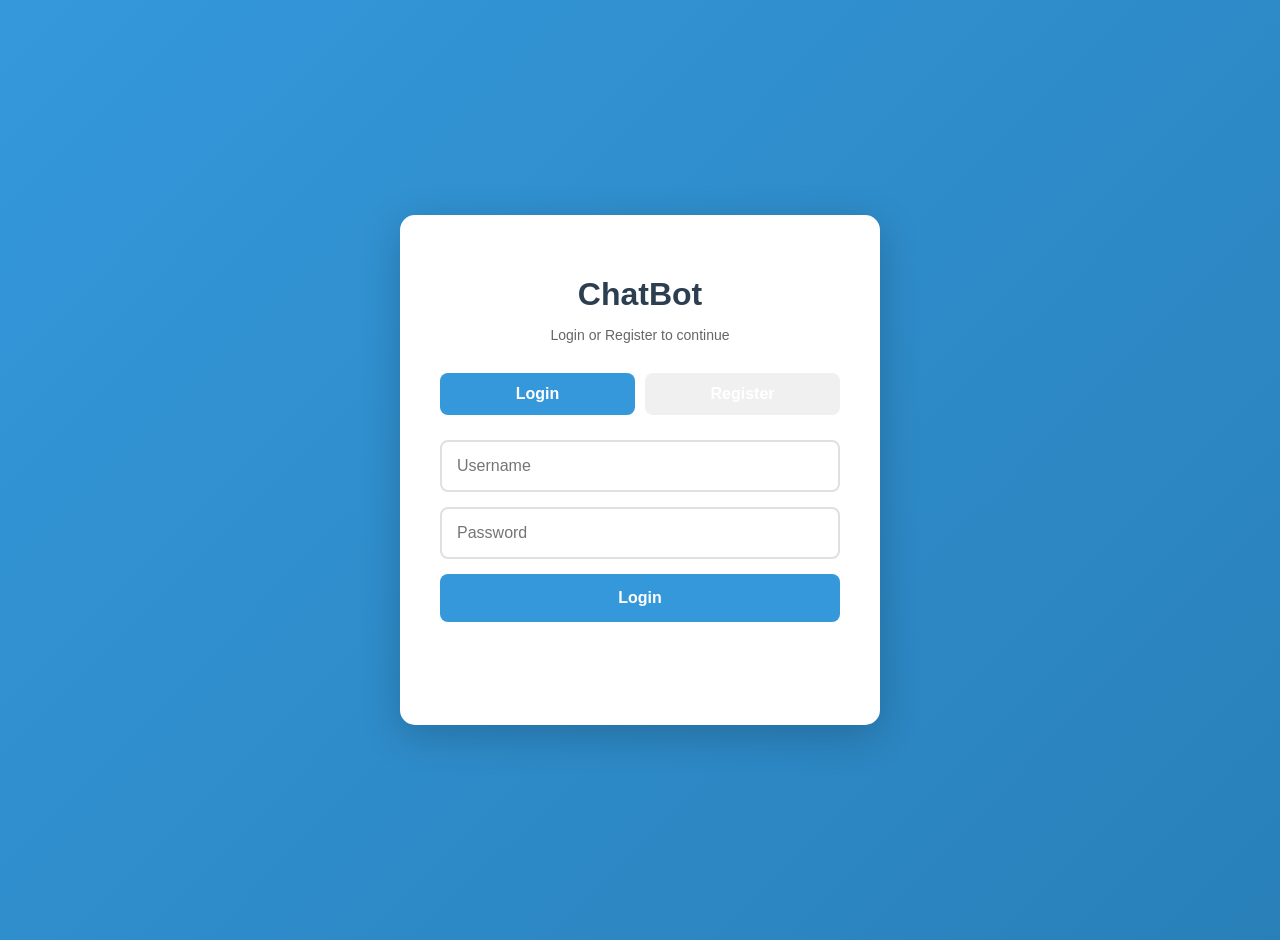
==== frontend/index.html @ 5ef0ddd3 "adding Managing files option" ====
<!DOCTYPE html>
<html>
    <head>
        <title>RAG chatbot</title>
        <link rel="stylesheet" href="style.css">
    </head>
    <body>
        <!-- Login/Register Screen (shown first) -->
        <div id="auth-container" class="auth-container">
            <div class="auth-box">
                <h1>ChatBot</h1>
                <p class="auth-subtitle">Login or Register to continue</p>
                
                <!-- Toggle between Login and Register -->
                <div class="auth-tabs">
                    <button id="login-tab" class="auth-tab active" onclick="showLogin()">Login</button>
                    <button id="register-tab" class="auth-tab" onclick="showRegister()">Register</button>
                </div>

                <form id="login-form" class="auth-form">
                    <input type="text" id="login-username" placeholder="Username" required autocomplete="username" />
                    <input type="password" id="login-password" placeholder="Password" required autocomplete="current-password" />
                    <button type="submit" class="auth-button">Login</button>
                    <p id="login-error" class="error-message"></p>
                </form>

                <form id="register-form" class="auth-form" style="display: none;">
                    <input type="text" id="register-username" placeholder="Username (min 3 chars)" required autocomplete="username" />
                    <input type="password" id="register-password" placeholder="Password (min 6 chars)" required autocomplete="new-password" />
                    <button type="submit" class="auth-button">Register</button>
                    <p id="register-error" class="error-message"></p>
                </form>
            </div>
        </div>

        <!-- Main Chat Interface (hidden until logged in) -->
        <div id="main-container" style="display: none;">
    <header>
        <div class="header-content">
            <div class="header-left">
                <h1>ChatBot</h1>
            </div>
            <div class="header-right">
                <span id="username-display" class="username-display"></span>
            </div>
        </div>
    </header>
    
    <div class="main-layout">
        <aside class="sidebar">
            <div class="sidebar-header">
                <button id="new-chat-button" class="new-chat-button">
                    <svg width="20" height="20" viewBox="0 0 20 20" fill="none">
                        <path d="M10 4V16M4 10H16" stroke="currentColor" stroke-width="2" stroke-linecap="round"/>
                    </svg>
                    New Chat
                </button>
            </div>
            <div style="padding: 0 15px 15px 15px; border-bottom: 1px solid #333; margin-bottom: 10px;">
                <p style="color: #666; font-size: 11px; margin-bottom: 8px; text-transform: uppercase; letter-spacing: 1px;">Knowledge Base</p>
                
                <input type="file" id="fileInput" style="display: none;" onchange="uploadFile()">
                
                <button onclick="document.getElementById('fileInput').click()" 
                        style="width: 100%; background: #2a2a2a; border: 1px dashed #555; color: #ccc; padding: 10px; border-radius: 8px; cursor: pointer; font-size: 13px; display: flex; align-items: center; justify-content: center; gap: 8px; transition: 0.2s;">
                    <svg xmlns="http://www.w3.org/2000/svg" width="16" height="16" viewBox="0 0 24 24" fill="none" stroke="currentColor" stroke-width="2" stroke-linecap="round" stroke-linejoin="round"><path d="M21 15v4a2 2 0 0 1-2 2H5a2 2 0 0 1-2-2v-4"/><polyline points="17 8 12 3 7 8"/><line x1="12" y1="3" x2="12" y2="15"/></svg>
                    Upload File
                </button>
                <button onclick="openFileManager()" 
                        style="width: 100%; background: transparent; border: 1px solid #444; color: #aaa; padding: 8px; border-radius: 8px; cursor: pointer; font-size: 12px; margin-top: 10px; transition: 0.2s;">
                    ⚙️ Manage Files
                </button>
                
                <div id="uploadStatus" style="font-size: 11px; margin-top: 8px; text-align: center; min-height: 15px;"></div>
            </div>
            
            
            <div class="conversations-list" id="conversations-list">
                </div>

            <div class="sidebar-footer">
                <button id="logout-button" class="logout-button">
                    <svg width="20" height="20" viewBox="0 0 24 24" fill="none" stroke="currentColor" stroke-width="2">
                        <path d="M9 21H5a2 2 0 0 1-2-2V5a2 2 0 0 1 2-2h4"></path>
                        <polyline points="16 17 21 12 16 7"></polyline>
                        <line x1="21" y1="12" x2="9" y2="12"></line>
                    </svg>
                    Logout
                </button>
            </div>
        </aside>

        <main class="main-content">
            <section class="chatbox">
                <div class="chat-window" id="chatwindow"></div>
                <div class="chat-input">
                    <input type="text" id="userinput" placeholder="Message ChatBot..." autocomplete="off" />
                    <button id="sendbutton">
                        <svg xmlns="http://www.w3.org/2000/svg" height="24" viewBox="0 -960 960 960" width="24">
                            <path d="M120-160v-640l760 320-760 320Zm80-120 474-200-474-200v140l240 60-240 60v140Zm0 0v-400 400Z" fill="white"/>
                        </svg>
                    </button>
                </div>
            </section>
        </main>
    </div>
    <div id="file-modal" class="modal-overlay" style="display: none;">
            <div class="modal-content">
                <div class="modal-header">
                    <h2>Your Knowledge Base</h2>
                    <button onclick="closeFileManager()" class="close-modal">&times;</button>
                </div>
                <div id="file-list" class="file-list">
                    <p style="text-align: center; color: #888;">Loading...</p>
                </div>
            </div>
    </div>

        <script src="script.js"></script>
    </body>
</html>
---- frontend/style.css ----
body {
    font-family: Arial, sans-serif;
    background-color: #f5f6fa;
    margin: 0;
    padding: 0;
}

/* === AUTHENTICATION STYLES === */
.auth-container {
    display: flex;
    justify-content: center;
    align-items: center;
    min-height: 100vh;
    padding: 20px;
    background: linear-gradient(135deg, #3498db 0%, #2980b9 100%);
}

.auth-box {
    background: white;
    border-radius: 15px;
    padding: 40px;
    box-shadow: 0 10px 40px rgba(0, 0, 0, 0.2);
    max-width: 400px;
    width: 100%;
}

.auth-box h1 {
    text-align: center;
    color: #2c3e50;
    margin-bottom: 10px;
    font-size: 2em;
}

.auth-subtitle {
    text-align: center;
    color: #666;
    margin-bottom: 30px;
    font-size: 14px;
}

.auth-tabs {
    display: flex;
    gap: 10px;
    margin-bottom: 25px;
}

.auth-tab {
    flex: 1;
    padding: 12px;
    border: none;
    background: #f0f0f0;
    border-radius: 8px;
    cursor: pointer;
    font-size: 16px;
    font-weight: 600;
    transition: all 0.3s;
}

.auth-tab.active {
    background: #3498db;
    color: white;
}

.auth-form {
    display: flex;
    flex-direction: column;
    gap: 15px;
}

.auth-form input {
    padding: 15px;
    border: 2px solid #e0e0e0;
    border-radius: 8px;
    font-size: 16px;
    transition: border 0.3s;
}

.auth-form input:focus {
    outline: none;
    border-color: #3498db;
}

.auth-button {
    padding: 15px;
    background: #3498db;
    color: white;
    border: none;
    border-radius: 8px;
    font-size: 16px;
    font-weight: 600;
    cursor: pointer;
    transition: background 0.3s;
}

.auth-button:hover {
    background: #2980b9;
}

.error-message {
    color: #e74c3c;
    font-size: 14px;
    text-align: center;
    min-height: 20px;
}

/* === HEADER STYLES === */
header {
    background-color: #2c3e50;
    color: white;
    padding: 20px;
}

.header-content {
    max-width: 900px;
    margin: 0 auto;
    display: flex;
    justify-content: space-between;
    align-items: center;
}

.header-right {
    display: flex;
    align-items: center;
    gap: 15px;
}

.username-display {
    color: white;
    font-weight: 600;
    font-size: 14px;
}

.logout-button {
    padding: 8px 16px;
    background: #e74c3c;
    color: white;
    border: none;
    border-radius: 4px;
    cursor: pointer;
    font-weight: 600;
    font-size: 14px;
}

.logout-button:hover {
    background: #c0392b;
}

/* === MAIN CONTAINER === */
.main-layout {
    display: flex;
    height: calc(100vh - 80px);
    overflow: hidden;
}

/* === SIDEBAR === */
.sidebar {
    width: 260px;
    background: white;
    border-right: 1px solid #e0e0e0;
    display: flex;
    flex-direction: column;
    overflow: hidden;
}

.new-chat-button {
    margin: 15px;
    padding: 12px;
    background: #3498db;
    color: white;
    border: none;
    border-radius: 8px;
    cursor: pointer;
    font-weight: 600;
    display: flex;
    align-items: center;
    justify-content: center;
    gap: 8px;
    transition: background 0.2s;
}

.new-chat-button:hover {
    background: #2980b9;
}

.conversations-list {
    flex: 1;
    overflow-y: auto;
    padding: 0 10px 10px 10px;
}

.conversation-group {
    margin-bottom: 20px;
}

.conversation-group-title {
    font-size: 12px;
    color: #666;
    font-weight: 600;
    padding: 8px 10px;
    text-transform: uppercase;
    letter-spacing: 0.5px;
}

.conversation-item {
    padding: 12px;
    margin: 4px 0;
    border-radius: 8px;
    cursor: pointer;
    transition: background 0.2s;
    position: relative;
    display: flex;
    justify-content: space-between;
    align-items: center;
}

.conversation-item:hover {
    background: #f0f4f9;
}

.conversation-item.active {
    background: #e3f2fd;
}

.conversation-title {
    font-size: 14px;
    color: #2c3e50;
    white-space: nowrap;
    overflow: hidden;
    text-overflow: ellipsis;
    flex: 1;
}

.delete-conversation {
    opacity: 0;
    background: #e74c3c;
    color: white;
    border: none;
    border-radius: 4px;
    padding: 4px 8px;
    font-size: 12px;
    cursor: pointer;
    transition: opacity 0.2s;
}

.conversation-item:hover .delete-conversation {
    opacity: 1;
}

.delete-conversation:hover {
    background: #c0392b;
}

/* === MAIN CONTENT === */
.main-content {
    flex: 1;
    display: flex;
    flex-direction: column;
    overflow: hidden;
}

.chatbox {
    flex: 1;
    display: flex;
    flex-direction: column;
    padding: 20px;
    overflow: hidden;
}

button {
    padding: 10px 15px;
    background-color: #3498db;
    color: white;
    border: none;
    border-radius: 4px;
    cursor: pointer;
}

button:hover {
    background-color: #2980b9;
    box-shadow: 3px 3px 3px rgba(0, 0, 0, 0.1);
}

.chat-window {
    flex: 1;
    overflow-y: auto;
    padding: 20px;
    background: #f9f9f9;
    border-radius: 8px;
    margin-bottom: 15px;
}

.message {
    margin-bottom: 10px;
}

.user-message {
    color: #3498db;
    font-weight: bold;
}

.bot-message {
    color: #2c3e50;
}

.error-message {
    color: #e74c3c;
}

.chat-input {
    display: flex;
    align-items: center;
    background-color: #f0f4f9;
    border-radius: 50px;
    padding: 8px 8px 8px 20px;
    margin-top: 20px;
    box-shadow: 0 2px 6px rgba(0,0,0,0.05);
    border: 1px solid transparent;
    transition: all 0.3s ease;
}

.chat-input:focus-within {
    background-color: white;
    border-color: #dbe4ef;
    box-shadow: 0 4px 12px rgba(0,0,0,0.1);
}

#userinput {
    flex: 1;
    border: none;
    background: transparent;
    outline: none;
    font-size: 16px;
    color: #1f1f1f;
    padding: 10px 0;
    margin: 0;
    width: auto;
}

#sendbutton {
    width: 45px;
    height: 45px;
    border-radius: 50%;
    background-color: #3498db;
    color: white;
    border: none;
    cursor: pointer;
    display: flex;
    align-items: center;
    justify-content: center;
    transition: transform 0.2s, background-color 0.2s;
    margin-left: 10px;
    padding: 0;
    flex-shrink: 0;
}

#sendbutton:hover {
    background-color: #2980b9;
    transform: scale(1.05);
    box-shadow: 0 2px 5px rgba(0,0,0,0.2);
}

#sendbutton svg {
    fill: white;
    width: 20px;
    height: 20px;
    margin-left: 2px;
}

/* Responsive */
@media (max-width: 768px) {
    .header-content {
        flex-direction: column;
        gap: 15px;
        text-align: center;
    }
    
    .main-layout {
        flex-direction: column;
    }
    
    .sidebar {
        width: 100%;
        height: 200px;
        border-right: none;
        border-bottom: 1px solid #e0e0e0;
    }
    
    .conversations-list {
        display: flex;
        overflow-x: auto;
        overflow-y: hidden;
        padding: 0 10px;
    }
    
    .conversation-group {
        display: flex;
        gap: 10px;
        margin-right: 20px;
    }
    
    .conversation-item {
        min-width: 150px;
    }
}
/* === HEADER UPDATES === */
header {
    background-color: white; /* Cleaner look */
    border-bottom: 1px solid #e0e0e0;
    color: #2c3e50;
    padding: 15px 20px;
    height: 60px; /* Fixed height */
    box-sizing: border-box;
    display: flex;
    align-items: center;
}

.header-content {
    width: 100%;
    display: flex;
    justify-content: space-between; /* Title left, Name right */
    align-items: center;
}

.header-left h1 {
    margin: 0;
    font-size: 20px;
    color: #3498db; /* Brand color for title */
}

.username-display {
    color: #2c3e50;
    font-weight: 600;
    font-size: 16px;
    background: #f0f4f9;
    padding: 8px 15px;
    border-radius: 20px;
}

/* === SIDEBAR UPDATES === */
.sidebar {
    width: 260px;
    background: #f8f9fa;
    border-right: 1px solid #e0e0e0;
    display: flex;
    flex-direction: column; /* Stacks items vertically */
    height: calc(100vh - 60px); /* Full height minus header */
}

.sidebar-header {
    padding: 15px;
}

/* Critical: This pushes the footer to the bottom */
.conversations-list {
    flex: 1; /* Takes up all available empty space */
    overflow-y: auto; /* Scrolls if list is too long */
    padding: 0 10px;
}

/* NEW: Sidebar Footer for Logout */
.sidebar-footer {
    padding: 15px;
    border-top: 1px solid #e0e0e0;
    background: white;
}

.logout-button {
    width: 100%;
    padding: 12px;
    background: transparent;
    color: #e74c3c;
    border: 1px solid #e74c3c;
    border-radius: 8px;
    cursor: pointer;
    font-weight: 600;
    font-size: 14px;
    display: flex;
    align-items: center;
    justify-content: center;
    gap: 8px;
    transition: all 0.2s;
}

.logout-button:hover {
    background: #e74c3c;
    color: white;
}

/* Update Main Layout height */
.main-layout {
    display: flex;
    height: calc(100vh - 60px); /* Adjust for new header height */
    overflow: hidden;
}

@keyframes blink {
    0%, 100% { opacity: 1; }
    50%       { opacity: 0; }
}

/* === FILE MANAGER MODAL === */
.modal-overlay {
    position: fixed; top: 0; left: 0; width: 100%; height: 100%;
    background: rgba(0, 0, 0, 0.7);
    display: flex; justify-content: center; align-items: center;
    z-index: 1000; backdrop-filter: blur(3px);
}

.modal-content {
    background: #1e1e2e; padding: 20px; border-radius: 12px;
    width: 400px; max-width: 90%; border: 1px solid #333;
    box-shadow: 0 10px 30px rgba(0,0,0,0.5);
}

.modal-header {
    display: flex; justify-content: space-between; align-items: center;
    margin-bottom: 15px; border-bottom: 1px solid #333; padding-bottom: 10px;
}

.modal-header h2 { font-size: 16px; margin: 0; color: #fff; }

.close-modal {
    background: none; border: none; color: #888; font-size: 24px;
    cursor: pointer; transition: color 0.2s;
}
.close-modal:hover { color: #fff; }

.file-list { max-height: 300px; overflow-y: auto; }

.file-item {
    display: flex; justify-content: space-between; align-items: center;
    background: #2a2a35; padding: 10px 15px; margin-bottom: 8px;
    border-radius: 8px; font-size: 13px;
}

.file-item-info { display: flex; flex-direction: column; gap: 4px; overflow: hidden;}
.file-name { color: #ddd; font-weight: bold; white-space: nowrap; overflow: hidden; text-overflow: ellipsis;}
.file-date { color: #777; font-size: 11px; }

.delete-file-btn {
    background: #ff4757; color: white; border: none; padding: 5px 10px;
    border-radius: 5px; cursor: pointer; font-size: 12px; transition: 0.2s;
}
.delete-file-btn:hover { background: #ff6b81; }
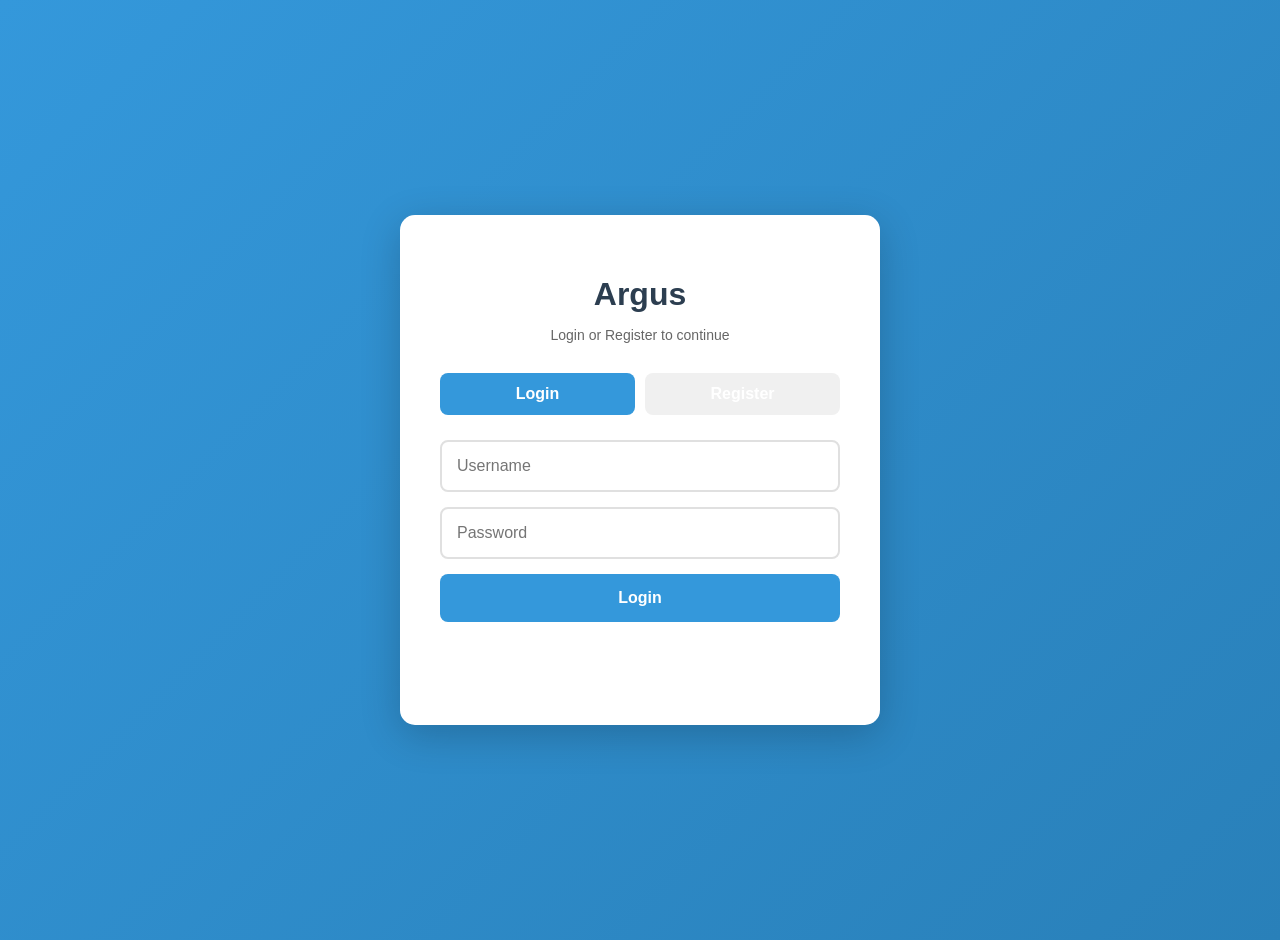
==== commit 7e104959: "adding what is chatbot doing while user waits and updating the sidebar interface" ====
--- a/frontend/index.html
+++ b/frontend/index.html
@@ -6,10 +6,10 @@
         <link rel="stylesheet" href="style.css">
     </head>
     <body>
-        <!-- Login/Register Screen (shown first) -->
+        <!-- Login/Register Screen -->
         <div id="auth-container" class="auth-container">
             <div class="auth-box">
-                <h1>ChatBot</h1>
+                <h1>Argus</h1>
                 <p class="auth-subtitle">Login or Register to continue</p>
                 
                 <!-- Toggle between Login and Register -->
@@ -36,86 +36,83 @@
 
         <!-- Main Chat Interface (hidden until logged in) -->
         <div id="main-container" style="display: none;">
-    <header>
-        <div class="header-content">
-            <div class="header-left">
-                <h1>ChatBot</h1>
+            <header>
+                <div class="header-content">
+                    <div class="header-left">
+                        <h1>Argus</h1>
+                    </div>
+                    <div class="header-right">
+                        <span id="username-display" class="username-display"></span>
+                    </div>
+                </div>
+            </header>
+    
+            <div class="main-layout">
+                <aside class="sidebar">
+                    <div class="sidebar-header">
+                        <button id="new-chat-button" class="new-chat-button">
+                            <svg width="20" height="20" viewBox="0 0 20 20" fill="none">
+                                <path d="M10 4V16M4 10H16" stroke="currentColor" stroke-width="2" stroke-linecap="round"/>  <!-- the "+" sign -->
+                            </svg>
+                            New Chat
+                        </button>
+                    </div>
+                    <div style="padding: 0 15px 15px 15px; border-bottom: 1px solid #333; margin-bottom: 10px;">
+                        <p style="color: #666; font-size: 11px; margin-bottom: 8px; text-transform: uppercase; letter-spacing: 1px;">Manage Knowledge Base</p>
+                        
+                        <input type="file" id="fileInput" style="display: none;" onchange="uploadFile()">
+                        
+                        <button class="uploadfile" onclick="document.getElementById('fileInput').click()">
+                            <svg xmlns="http://www.w3.org/2000/svg" width="16" height="16" viewBox="0 0 24 24" fill="none" stroke="currentColor" stroke-width="2" stroke-linecap="round" stroke-linejoin="round"><path d="M21 15v4a2 2 0 0 1-2 2H5a2 2 0 0 1-2-2v-4"/><polyline points="17 8 12 3 7 8"/><line x1="12" y1="3" x2="12" y2="15"/></svg>
+                            Upload File
+                        </button>
+                        <button class="managefiles" onclick="openFileManager()">
+                            ⚙️ Manage Files
+                        </button>
+                        
+                        <div id="uploadStatus" style="font-size: 11px; margin-top: 8px; text-align: center; min-height: 15px;"></div>
+                    </div>
+                    
+                    
+                    <div class="conversations-list" id="conversations-list">Chat History</div>
+
+                    <div class="sidebar-footer">
+                        <button id="logout-button" class="logout-button">
+                            <svg width="20" height="20" viewBox="0 0 24 24" fill="none" stroke="currentColor" stroke-width="2">
+                                <path d="M9 21H5a2 2 0 0 1-2-2V5a2 2 0 0 1 2-2h4"></path>
+                                <polyline points="16 17 21 12 16 7"></polyline>
+                                <line x1="21" y1="12" x2="9" y2="12"></line>
+                            </svg>
+                            Logout
+                        </button>
+                    </div>
+                </aside>
+
+                <main class="main-content">
+                    <section class="chatbox">
+                        <div class="chat-window" id="chatwindow"></div>
+                        <div class="chat-input">
+                            <input type="text" id="userinput" placeholder="Message Argus..." autocomplete="on" />
+                            <button id="sendbutton">
+                                <svg xmlns="http://www.w3.org/2000/svg" height="24" viewBox="0 -960 960 960" width="24">
+                                    <path d="M120-160v-640l760 320-760 320Zm80-120 474-200-474-200v140l240 60-240 60v140Zm0 0v-400 400Z" fill="white"/>
+                                </svg>
+                            </button>
+                        </div>
+                    </section>
+                </main>
             </div>
-            <div class="header-right">
-                <span id="username-display" class="username-display"></span>
+            <div id="file-modal" class="modal-overlay" style="display: none;">
+                    <div class="modal-content">
+                        <div class="modal-header">
+                            <h2>Your Knowledge Base</h2>
+                            <button onclick="closeFileManager()" class="close-modal">&times;</button>
+                        </div>
+                        <div id="file-list" class="file-list">
+                            <p style="text-align: center; color: #888;">Loading...</p>
+                        </div>
+                    </div>
             </div>
-        </div>
-    </header>
-    
-    <div class="main-layout">
-        <aside class="sidebar">
-            <div class="sidebar-header">
-                <button id="new-chat-button" class="new-chat-button">
-                    <svg width="20" height="20" viewBox="0 0 20 20" fill="none">
-                        <path d="M10 4V16M4 10H16" stroke="currentColor" stroke-width="2" stroke-linecap="round"/>
-                    </svg>
-                    New Chat
-                </button>
-            </div>
-            <div style="padding: 0 15px 15px 15px; border-bottom: 1px solid #333; margin-bottom: 10px;">
-                <p style="color: #666; font-size: 11px; margin-bottom: 8px; text-transform: uppercase; letter-spacing: 1px;">Knowledge Base</p>
-                
-                <input type="file" id="fileInput" style="display: none;" onchange="uploadFile()">
-                
-                <button onclick="document.getElementById('fileInput').click()" 
-                        style="width: 100%; background: #2a2a2a; border: 1px dashed #555; color: #ccc; padding: 10px; border-radius: 8px; cursor: pointer; font-size: 13px; display: flex; align-items: center; justify-content: center; gap: 8px; transition: 0.2s;">
-                    <svg xmlns="http://www.w3.org/2000/svg" width="16" height="16" viewBox="0 0 24 24" fill="none" stroke="currentColor" stroke-width="2" stroke-linecap="round" stroke-linejoin="round"><path d="M21 15v4a2 2 0 0 1-2 2H5a2 2 0 0 1-2-2v-4"/><polyline points="17 8 12 3 7 8"/><line x1="12" y1="3" x2="12" y2="15"/></svg>
-                    Upload File
-                </button>
-                <button onclick="openFileManager()" 
-                        style="width: 100%; background: transparent; border: 1px solid #444; color: #aaa; padding: 8px; border-radius: 8px; cursor: pointer; font-size: 12px; margin-top: 10px; transition: 0.2s;">
-                    ⚙️ Manage Files
-                </button>
-                
-                <div id="uploadStatus" style="font-size: 11px; margin-top: 8px; text-align: center; min-height: 15px;"></div>
-            </div>
-            
-            
-            <div class="conversations-list" id="conversations-list">
-                </div>
-
-            <div class="sidebar-footer">
-                <button id="logout-button" class="logout-button">
-                    <svg width="20" height="20" viewBox="0 0 24 24" fill="none" stroke="currentColor" stroke-width="2">
-                        <path d="M9 21H5a2 2 0 0 1-2-2V5a2 2 0 0 1 2-2h4"></path>
-                        <polyline points="16 17 21 12 16 7"></polyline>
-                        <line x1="21" y1="12" x2="9" y2="12"></line>
-                    </svg>
-                    Logout
-                </button>
-            </div>
-        </aside>
-
-        <main class="main-content">
-            <section class="chatbox">
-                <div class="chat-window" id="chatwindow"></div>
-                <div class="chat-input">
-                    <input type="text" id="userinput" placeholder="Message ChatBot..." autocomplete="off" />
-                    <button id="sendbutton">
-                        <svg xmlns="http://www.w3.org/2000/svg" height="24" viewBox="0 -960 960 960" width="24">
-                            <path d="M120-160v-640l760 320-760 320Zm80-120 474-200-474-200v140l240 60-240 60v140Zm0 0v-400 400Z" fill="white"/>
-                        </svg>
-                    </button>
-                </div>
-            </section>
-        </main>
-    </div>
-    <div id="file-modal" class="modal-overlay" style="display: none;">
-            <div class="modal-content">
-                <div class="modal-header">
-                    <h2>Your Knowledge Base</h2>
-                    <button onclick="closeFileManager()" class="close-modal">&times;</button>
-                </div>
-                <div id="file-list" class="file-list">
-                    <p style="text-align: center; color: #888;">Loading...</p>
-                </div>
-            </div>
-    </div>
 
         <script src="script.js"></script>
     </body>
--- a/frontend/style.css
+++ b/frontend/style.css
@@ -110,24 +110,18 @@
     padding: 20px;
 }
 
-.header-content {
-    max-width: 900px;
-    margin: 0 auto;
-    display: flex;
-    justify-content: space-between;
-    align-items: center;
-}
 
 .header-right {
     display: flex;
     align-items: center;
     gap: 15px;
+    margin-right:25px;
 }
 
 .username-display {
-    color: white;
-    font-weight: 600;
-    font-size: 14px;
+    /* color: rgb(176, 30, 30); */
+    /* font-weight: 600;     */
+    font-size: 554px;
 }
 
 .logout-button {
@@ -145,25 +139,8 @@
     background: #c0392b;
 }
 
-/* === MAIN CONTAINER === */
-.main-layout {
-    display: flex;
-    height: calc(100vh - 80px);
-    overflow: hidden;
-}
-
-/* === SIDEBAR === */
-.sidebar {
-    width: 260px;
-    background: white;
-    border-right: 1px solid #e0e0e0;
-    display: flex;
-    flex-direction: column;
-    overflow: hidden;
-}
 
 .new-chat-button {
-    margin: 15px;
     padding: 12px;
     background: #3498db;
     color: white;
@@ -174,19 +151,17 @@
     display: flex;
     align-items: center;
     justify-content: center;
-    gap: 8px;
-    transition: background 0.2s;
+    gap: 9px;
+    transition: 0.2s;
+    padding-right:30px;
 }
 
 .new-chat-button:hover {
-    background: #2980b9;
-}
-
-.conversations-list {
-    flex: 1;
-    overflow-y: auto;
-    padding: 0 10px 10px 10px;
-}
+    background: #053ab6;
+    padding-left:18px;
+    padding-left:18px;
+}
+
 
 .conversation-group {
     margin-bottom: 20px;
@@ -249,8 +224,6 @@
 .delete-conversation:hover {
     background: #c0392b;
 }
-
-/* === MAIN CONTENT === */
 .main-content {
     flex: 1;
     display: flex;
@@ -374,23 +347,7 @@
         text-align: center;
     }
     
-    .main-layout {
-        flex-direction: column;
-    }
-    
-    .sidebar {
-        width: 100%;
-        height: 200px;
-        border-right: none;
-        border-bottom: 1px solid #e0e0e0;
-    }
-    
-    .conversations-list {
-        display: flex;
-        overflow-x: auto;
-        overflow-y: hidden;
-        padding: 0 10px;
-    }
+
     
     .conversation-group {
         display: flex;
@@ -415,17 +372,20 @@
 }
 
 .header-content {
-    width: 100%;
+    /* max-width: 900px; */
+    /* margin: 0 auto; */
+    width: 100%; /*utlise the full space, forces the argus and welcome to be as far as possible */
     display: flex;
     justify-content: space-between; /* Title left, Name right */
     align-items: center;
 }
 
 .header-left h1 {
-    margin: 0;
-    font-size: 20px;
-    color: #3498db; /* Brand color for title */
-}
+    margin-left: 45px;
+    font-size: 40px;
+    color: #0b79c7; /* Brand color for title */
+}
+
 
 .username-display {
     color: #2c3e50;
@@ -435,29 +395,26 @@
     padding: 8px 15px;
     border-radius: 20px;
 }
-
-/* === SIDEBAR UPDATES === */
 .sidebar {
-    width: 260px;
+    width: 280px;
     background: #f8f9fa;
     border-right: 1px solid #e0e0e0;
     display: flex;
     flex-direction: column; /* Stacks items vertically */
     height: calc(100vh - 60px); /* Full height minus header */
+    overflow: hidden;
 }
 
 .sidebar-header {
     padding: 15px;
 }
 
-/* Critical: This pushes the footer to the bottom */
 .conversations-list {
-    flex: 1; /* Takes up all available empty space */
+    /* flex: 1; */
     overflow-y: auto; /* Scrolls if list is too long */
-    padding: 0 10px;
-}
-
-/* NEW: Sidebar Footer for Logout */
+    padding: 0 10px 10px 10px;
+}
+
 .sidebar-footer {
     padding: 15px;
     border-top: 1px solid #e0e0e0;
@@ -486,11 +443,12 @@
     color: white;
 }
 
-/* Update Main Layout height */
+
 .main-layout {
     display: flex;
     height: calc(100vh - 60px); /* Adjust for new header height */
     overflow: hidden;
+
 }
 
 @keyframes blink {
@@ -541,4 +499,53 @@
     background: #ff4757; color: white; border: none; padding: 5px 10px;
     border-radius: 5px; cursor: pointer; font-size: 12px; transition: 0.2s;
 }
-.delete-file-btn:hover { background: #ff6b81; }+.delete-file-btn:hover { background: #ff6b81; }
+
+@keyframes pulse {
+    0%, 100% { opacity: 1; }
+    50%       { opacity: 0.5; }
+}
+
+.status-dot {
+    width: 7px;
+    height: 7px;
+    background: #4da6ff;
+    border-radius: 50%;
+    display: inline-block;
+    animation: blink 1s step-end infinite;
+}
+
+.managefiles{
+    width: 100%; 
+    background: #2a2a2a;
+    border:none;
+    color: white; 
+    padding: 8px; 
+    border-radius: 8px; 
+    cursor: pointer; 
+    font-size: 12px; 
+    margin-top: 7px; 
+    transition: 0.2s; 
+    padding:10px;
+}
+.managefiles:hover{
+    padding:17px;
+}
+
+.uploadfile{
+    width: 100%; 
+    background: #2a2a2a; 
+    border: 1px dashed #555; 
+    color: #ccc; 
+    padding: 10px; 
+    border-radius: 8px; 
+    cursor: pointer; 
+    font-size: 13px; 
+    display: flex; 
+    align-items: center; 
+    justify-content: center; 
+    gap: 8px; transition: 0.2s;
+}
+.uploadfile:hover{
+    padding: 15px;
+}
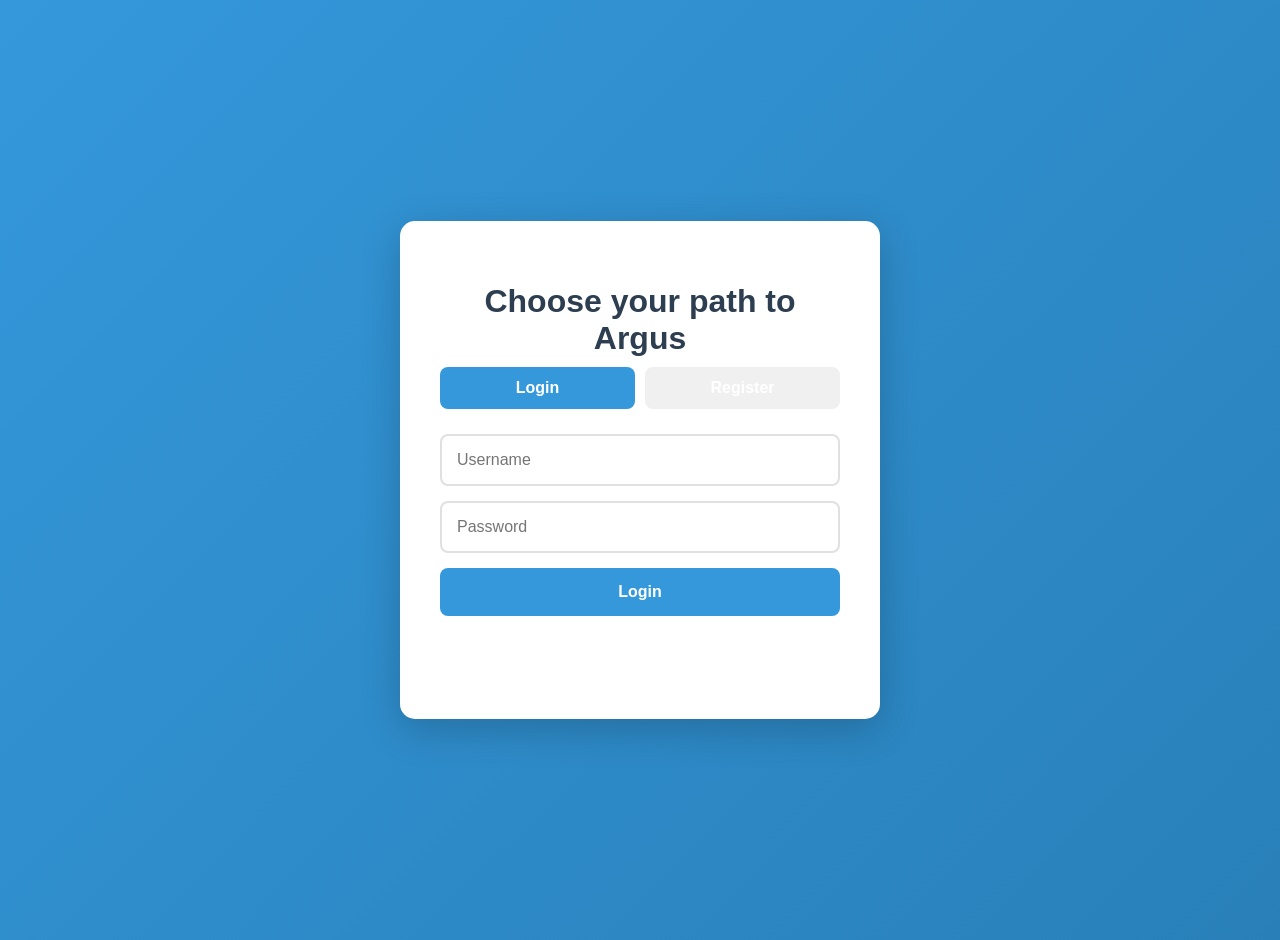
==== commit 5dcff9ed: "what we know about the user(adding frontend and switching to chroma_db for memories)" ====
--- a/frontend/index.html
+++ b/frontend/index.html
@@ -9,8 +9,8 @@
         <!-- Login/Register Screen -->
         <div id="auth-container" class="auth-container">
             <div class="auth-box">
-                <h1>Argus</h1>
-                <p class="auth-subtitle">Login or Register to continue</p>
+                <h1>Choose your path to Argus</h1>
+                <!-- <p class="auth-subtitle">Login or Register to continue</p> -->
                 
                 <!-- Toggle between Login and Register -->
                 <div class="auth-tabs">
@@ -69,6 +69,9 @@
                         <button class="managefiles" onclick="openFileManager()">
                             ⚙️ Manage Files
                         </button>
+                        <button class="managefiles" onclick="openMemoryManager()">
+                            What I Know About You
+                        </button>   
                         
                         <div id="uploadStatus" style="font-size: 11px; margin-top: 8px; text-align: center; min-height: 15px;"></div>
                     </div>
@@ -91,13 +94,29 @@
                 <main class="main-content">
                     <section class="chatbox">
                         <div class="chat-window" id="chatwindow"></div>
-                        <div class="chat-input">
-                            <input type="text" id="userinput" placeholder="Message Argus..." autocomplete="on" />
-                            <button id="sendbutton">
-                                <svg xmlns="http://www.w3.org/2000/svg" height="24" viewBox="0 -960 960 960" width="24">
-                                    <path d="M120-160v-640l760 320-760 320Zm80-120 474-200-474-200v140l240 60-240 60v140Zm0 0v-400 400Z" fill="white"/>
-                                </svg>
-                            </button>
+                        <div class="chat-input-container">
+                            <input type="text" id="userinput" placeholder="Message Argus..." autocomplete="off" />
+                            <div class="chat-input-controls">
+                                <div class="chat-toggles">
+                                    <button type="button" id="toggle-kb" class="tool-toggle active" data-tool="search_knowledge_base">
+                                        <svg xmlns="http://www.w3.org/2000/svg" width="14" height="14" viewBox="0 0 24 24" fill="none" stroke="currentColor" stroke-width="2" stroke-linecap="round" stroke-linejoin="round"><path d="M4 19.5v-15A2.5 2.5 0 0 1 6.5 2H20v20H6.5a2.5 2.5 0 0 1 0-5H20"/></svg>
+                                        Knowledge Base
+                                    </button>
+                                    
+                                    <button type="button" id="toggle-web" class="tool-toggle" data-tool="web_search">
+                                        <svg xmlns="http://www.w3.org/2000/svg" width="14" height="14" viewBox="0 0 24 24" fill="none" stroke="currentColor" stroke-width="2" stroke-linecap="round" stroke-linejoin="round"><circle cx="12" cy="12" r="10"/><path d="M12 2a15.3 15.3 0 0 1 4 10 15.3 15.3 0 0 1-4 10 15.3 15.3 0 0 1-4-10 15.3 15.3 0 0 1 4-10z"/><path d="M2 12h20"/></svg>
+                                        Web Search
+                                    </button>
+                                </div>
+                                
+                                <div class="chat-actions">
+                                    <button id="sendbutton">
+                                        <svg xmlns="http://www.w3.org/2000/svg" height="20" viewBox="0 -960 960 960" width="20">
+                                            <path d="M120-160v-640l760 320-760 320Zm80-120 474-200-474-200v140l240 60-240 60v140Zm0 0v-400 400Z" fill="currentColor"/>
+                                        </svg>
+                                    </button>
+                                </div>
+                            </div>
                         </div>
                     </section>
                 </main>
@@ -113,6 +132,17 @@
                         </div>
                     </div>
             </div>
+            <div id="memory-modal" class="modal-overlay" style="display: none;">
+            <div class="modal-content">
+                <div class="modal-header">
+                    <h2>Your Cognitive Profile</h2>
+                    <button onclick="closeMemoryManager()" class="close-modal">&times;</button>
+                </div>
+                <div id="memory-list" class="file-list">
+                    <p style="text-align: center; color: #888;">Loading memories...</p>
+                </div>
+            </div>
+        </div>
 
         <script src="script.js"></script>
     </body>
--- a/frontend/style.css
+++ b/frontend/style.css
@@ -278,7 +278,7 @@
 .error-message {
     color: #e74c3c;
 }
-
+/* 
 .chat-input {
     display: flex;
     align-items: center;
@@ -295,8 +295,8 @@
     background-color: white;
     border-color: #dbe4ef;
     box-shadow: 0 4px 12px rgba(0,0,0,0.1);
-}
-
+} */
+/* 
 #userinput {
     flex: 1;
     border: none;
@@ -307,8 +307,8 @@
     padding: 10px 0;
     margin: 0;
     width: auto;
-}
-
+} */
+/* 
 #sendbutton {
     width: 45px;
     height: 45px;
@@ -324,7 +324,7 @@
     margin-left: 10px;
     padding: 0;
     flex-shrink: 0;
-}
+} */
 
 #sendbutton:hover {
     background-color: #2980b9;
@@ -545,7 +545,99 @@
     align-items: center; 
     justify-content: center; 
     gap: 8px; transition: 0.2s;
+    
 }
 .uploadfile:hover{
     padding: 15px;
+}
+
+
+.chat-input-container {
+    display: flex;
+    flex-direction: column;
+    background-color: #bed1e9;
+    border-radius: 24px;
+    padding: 12px 16px;
+    margin-top: 15px;
+    box-shadow: 0 2px 6px rgba(0,0,0,0.05);
+    border: 1px solid transparent;
+    transition: all 0.3s ease;
+}
+
+.chat-input-container:focus-within {
+    background-color: white;
+    border-color: #dbe4ef;
+    box-shadow: 0 4px 12px rgba(0,0,0,0.1);
+}
+
+#userinput {
+    width: 100%;
+    border: none;
+    background: transparent;
+    outline: none;
+    font-size: 16px;
+    color: #1f1f1f;
+    padding: 8px 4px 16px 4px;
+}
+
+/* Bottom row: Toggles and Send button */
+.chat-input-controls {
+    display: flex;
+    justify-content: space-between;
+    align-items: center;
+}
+
+.chat-toggles {
+    display: flex;
+    gap: 8px;
+}
+
+.tool-toggle {
+    display: flex;
+    align-items: center;
+    gap: 6px;
+    background: transparent;
+    color: #666;
+    border: 1px solid #ccc;
+    padding: 6px 14px;
+    border-radius: 20px;
+    font-size: 12px;
+    font-weight: 500;
+    cursor: pointer;
+    transition: all 0.2s ease;
+}
+
+.tool-toggle:hover {
+    background: #e9e9e9;
+}
+
+.tool-toggle.active {
+    background: #e3f2fd; /* Light blue */
+    color: #0b79c7;
+    border-color: #0b79c7;
+}
+
+.chat-actions {
+    display: flex;
+    align-items: center;
+}
+
+#sendbutton {
+    width: 36px;
+    height: 36px;
+    border-radius: 50%;
+    background-color: #3498db;
+    color: white;
+    border: none;
+    cursor: pointer;
+    display: flex;
+    align-items: center;
+    justify-content: center;
+    transition: transform 0.2s, background-color 0.2s;
+    padding: 0;
+}
+
+#sendbutton:hover {
+    background-color: #2980b9;
+    transform: scale(1.05);
 }
